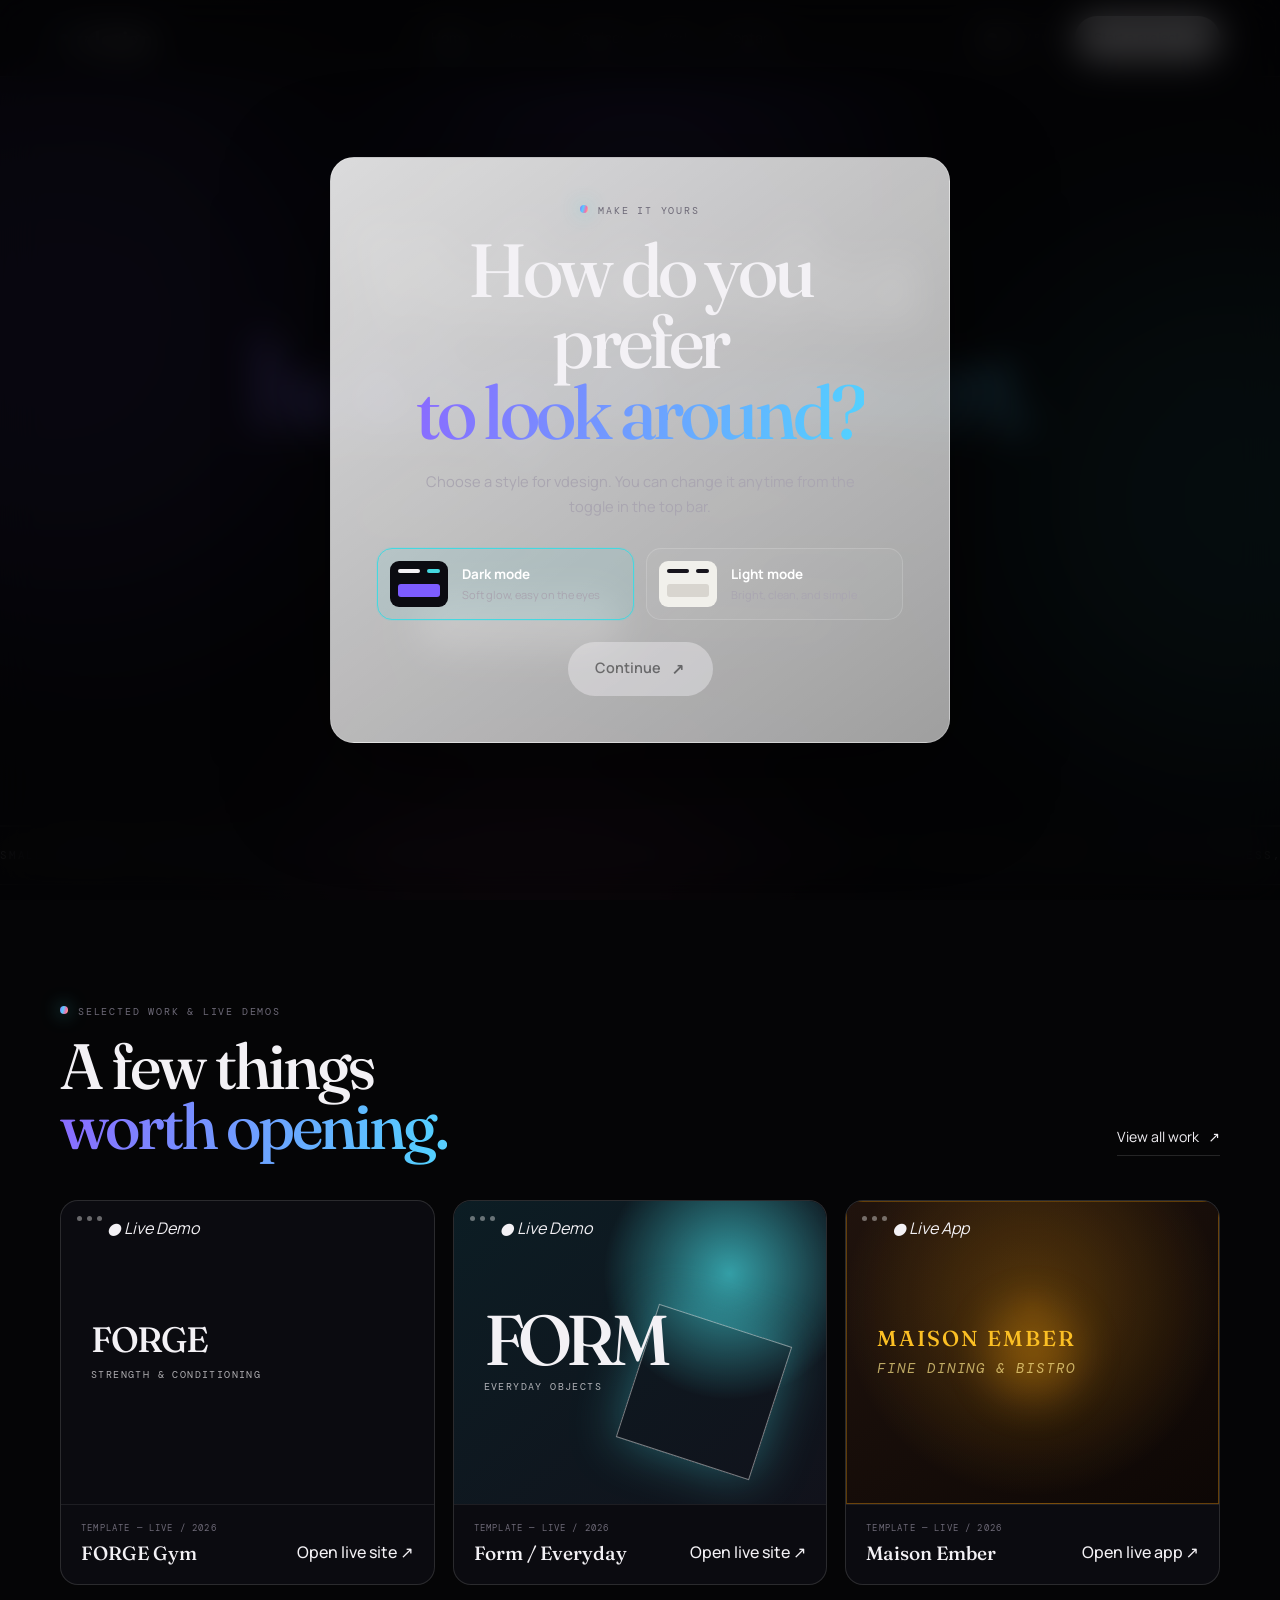
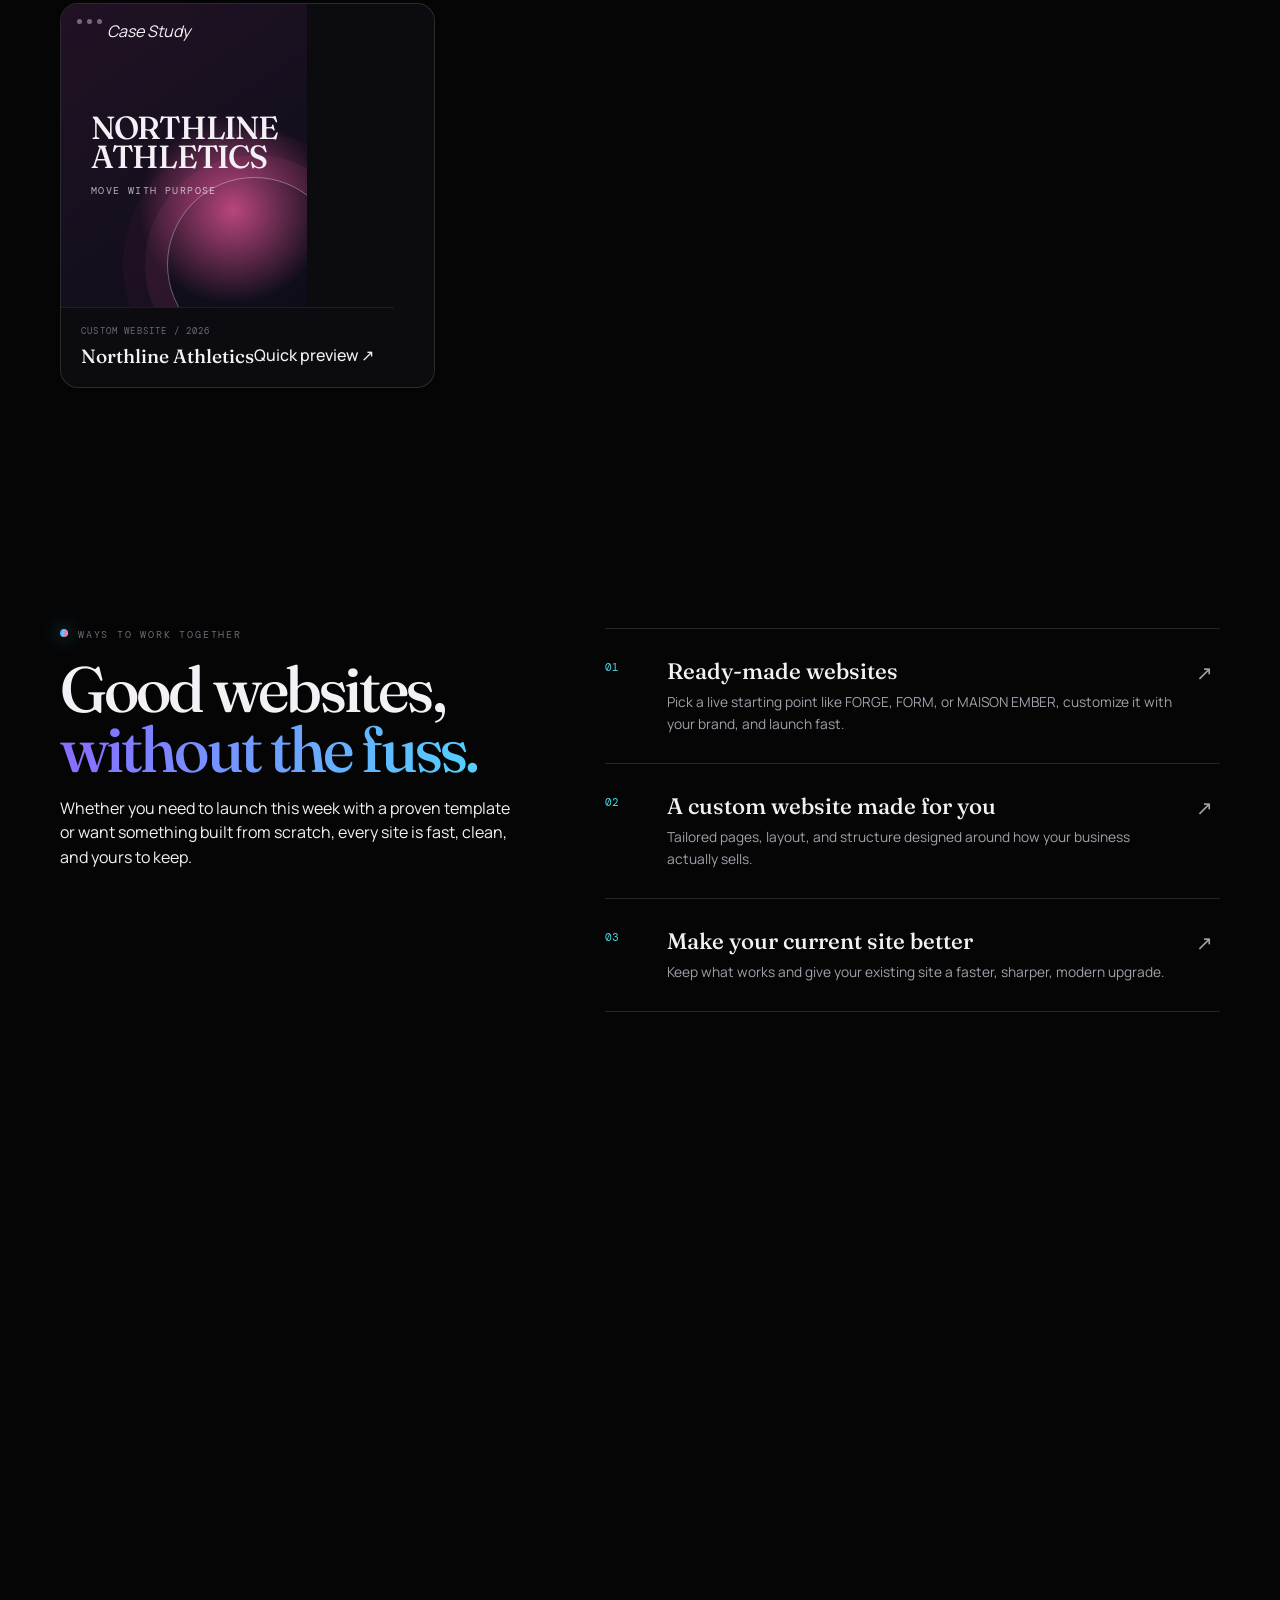
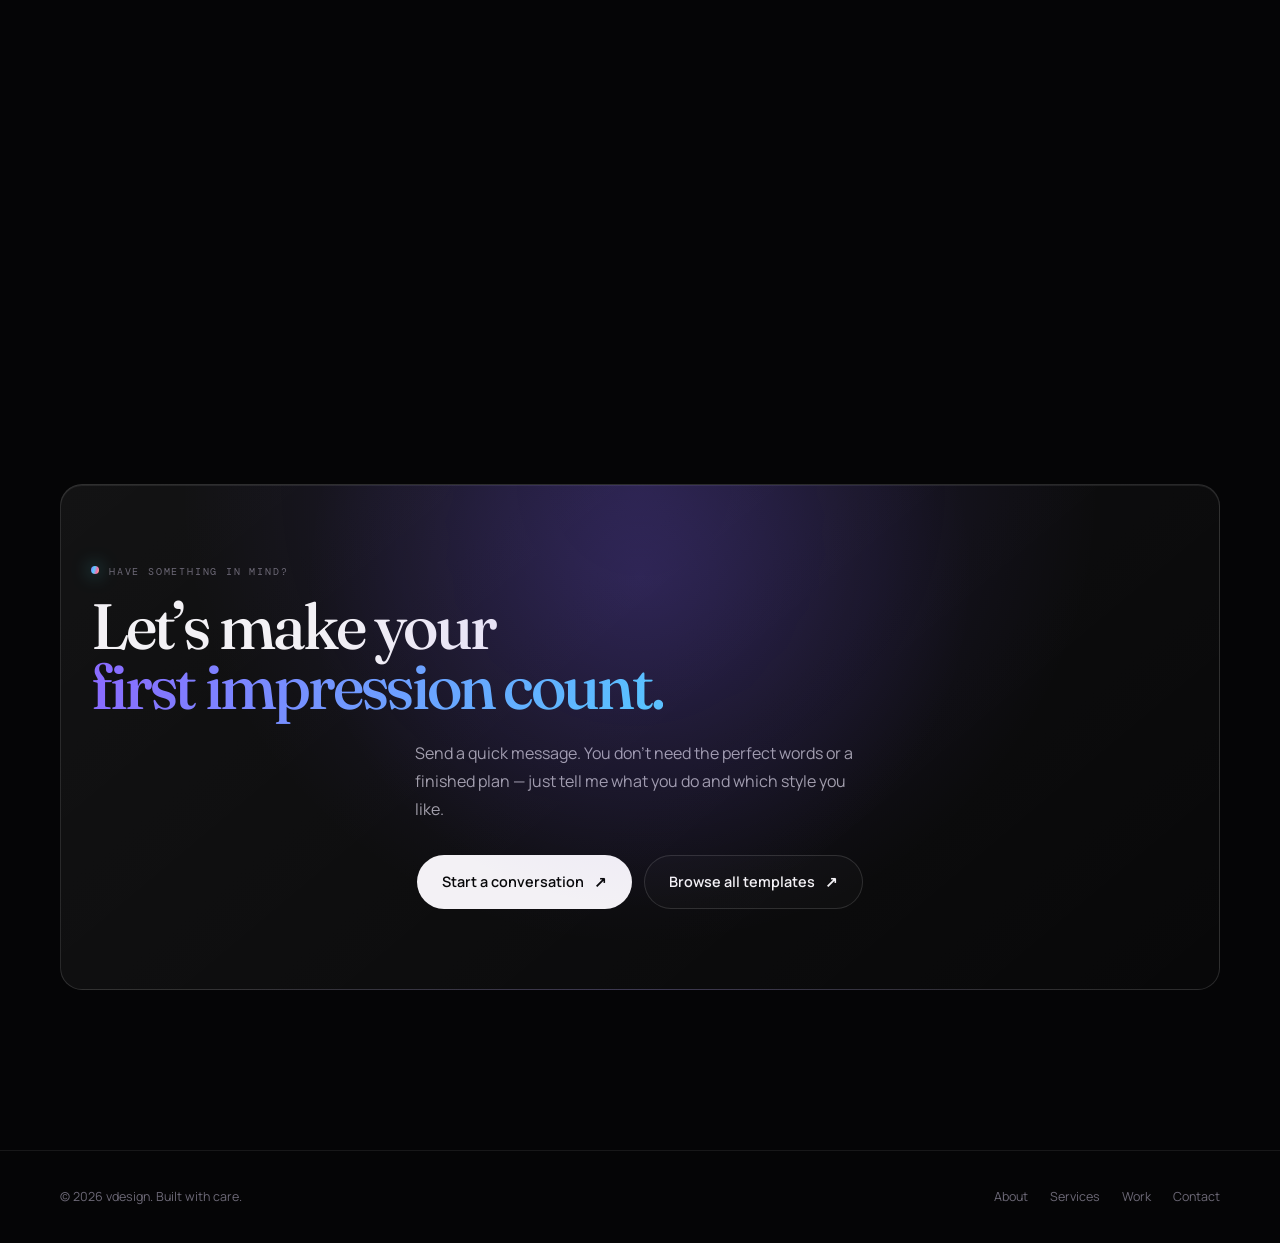
==== index.html @ 888db398 "Initial commit with portfolio and templates" ====
<!doctype html>
<html lang="en" data-theme="dark">
  <head>
    <meta charset="UTF-8" />
    <meta name="viewport" content="width=device-width, initial-scale=1.0" />
    <title>vdesign — Websites built with care</title>
    <meta
      name="description"
      content="Clear, good-looking websites for small businesses. Ready-made, custom, or redesigned and handed over properly."
    />
    <link rel="preconnect" href="https://fonts.googleapis.com" />
    <link rel="preconnect" href="https://fonts.gstatic.com" crossorigin />
    <link
      href="https://fonts.googleapis.com/css2?family=DM+Mono:wght@400;500&family=Fraunces:opsz,wght@9..144,400;9..144,500;9..144,600&family=Manrope:wght@400;500;600;700&display=swap"
      rel="stylesheet"
    />
    <link rel="icon" type="image/x-icon" href="assets/favicon.ico" />
    <link rel="icon" type="image/png" sizes="32x32" href="assets/favicon-32x32.png" />
    <link rel="icon" type="image/png" sizes="16x16" href="assets/favicon-16x16.png" />
    <link rel="apple-touch-icon" sizes="180x180" href="assets/apple-touch-icon.png" />
    <script>
      (function () {
        try {
          var savedTheme = localStorage.getItem("vdesign-theme");
          var theme = savedTheme === "light" || savedTheme === "dark" ? savedTheme : "dark";
          document.documentElement.dataset.theme = theme;
          document.documentElement.style.colorScheme = theme;
        } catch (error) {
          document.documentElement.dataset.theme = "dark";
        }
      })();
    </script>
    <link rel="stylesheet" href="css/style.css" />

    <style>
      /* Smooth Scrolling & Polish */
      html {
        scroll-behavior: smooth;
      }
      /* Maison Ember Restaurant Showcase Card */
      .project-card-amber {
        --card-glow: rgba(245, 158, 11, 0.3);
      }
      .art-ember {
        background: radial-gradient(circle at 50% 35%, rgba(245, 158, 11, 0.28) 0%, transparent 70%),
                    linear-gradient(145deg, #20130d 0%, #0d0705 100%);
        border: 1px solid rgba(245, 158, 11, 0.35);
        position: relative;
        overflow: hidden;
      }
      [data-theme="light"] .art-ember {
        background: radial-gradient(circle at 50% 35%, rgba(245, 158, 11, 0.2) 0%, transparent 70%),
                    linear-gradient(145deg, #fffbeb 0%, #fef3c7 100%);
        border-color: rgba(245, 158, 11, 0.45);
      }
      .art-ember b {
        color: #fbbf24;
        letter-spacing: 2px;
        font-size: 1.35rem;
      }
      [data-theme="light"] .art-ember b {
        color: #b45309;
      }
      .art-ember em {
        color: #fde68a;
        font-style: italic;
        font-size: 0.85rem;
      }
      [data-theme="light"] .art-ember em {
        color: #92400e;
      }
      .art-ember .art-ember-glow {
        position: absolute;
        width: 140px;
        height: 140px;
        border-radius: 50%;
        background: radial-gradient(circle, rgba(245, 158, 11, 0.4) 0%, transparent 70%);
        top: 50%;
        left: 50%;
        transform: translate(-50%, -50%);
        pointer-events: none;
        filter: blur(14px);
      }
    </style>
  </head>
  <body>
    <!-- Ambient Background Elements -->
    <div class="ambient" aria-hidden="true">
      <span class="orb orb-violet"></span>
      <span class="orb orb-cyan"></span>
      <span class="orb orb-pink"></span>
      <span class="ambient-mark mark-left">01 / 26 · vdesign</span>
      <span class="ambient-mark mark-right">HTML · CSS · JS</span>
      <span class="ambient-mark mark-bottom">BUILT ONCE · HANDED OVER PROPERLY</span>
    </div>

    <!-- Site Header -->
    <header class="site-header">
      <div class="container header-inner">
        <a class="brand" href="index.html" aria-label="vdesign home">
          <span class="brand-dot"></span>vdesign
        </a>
        <nav class="desktop-nav" aria-label="Main navigation">
          <a href="index.html" class="active" aria-current="page">Home</a>
          <a href="about.html">About</a>
          <a href="services.html">Services</a>
          <a href="work.html">Work</a>
          <a href="contact.html">Contact</a>
        </nav>
        <div class="header-actions">
          <button
            class="theme-toggle"
            type="button"
            data-theme-toggle
            aria-label="Switch theme"
            aria-pressed="false"
          >
            <span class="theme-toggle-track">
              <span class="theme-toggle-thumb"></span>
            </span>
            <span class="theme-toggle-label">Dark</span>
          </button>
          <a class="button button-light button-small" href="contact.html">
            Start a project <span>↗</span>
          </a>
          <button
            class="menu-toggle"
            type="button"
            aria-label="Open menu"
            aria-expanded="false"
          >
            <span></span><span></span><span></span>
          </button>
        </div>
      </div>
      <nav class="mobile-nav" aria-label="Mobile navigation">
        <a href="index.html" class="active" aria-current="page">Home</a>
        <a href="about.html">About</a>
        <a href="services.html">Services</a>
        <a href="work.html">Work</a>
        <a href="contact.html">Contact</a>
      </nav>
    </header>

    <main>
      <!-- Hero Section -->
      <section class="hero glow-surface">
        <div class="container hero-inner">
          <p class="eyebrow reveal">
            <span class="status-dot"></span>Available for projects · Independent web studio
          </p>
          <h1 class="hero-title reveal reveal-delay-1">
            Websites that<br /><span class="gradient-text">hold up &amp; convert.</span>
          </h1>
          <p class="hero-copy reveal reveal-delay-2">
            vdesign builds fast, sharp, easy-to-manage websites for small businesses — pick a ready-made live layout, commission a custom build, or refresh your current site.
          </p>
          <div class="hero-actions reveal reveal-delay-3">
            <a class="button button-light" href="#selected-work">
              Explore live demos <span>↘</span>
            </a>
            <a class="button button-ghost" href="contact.html">
              Tell me what you need <span>↗</span>
            </a>
          </div>
          <div class="hero-notes reveal reveal-delay-4">
            <span>✓ One-time payment</span>
            <span>✓ Full code handoff</span>
            <span>✓ Mobile &amp; SEO ready</span>
          </div>
        </div>
      </section>

      <!-- Promises Marquee -->
      <div class="marquee" aria-label="vdesign promises">
        <div class="marquee-track">
          <span>Small business, big presence</span><b>+</b>
          <span>Fast &amp; responsive layouts</span><b>+</b>
          <span>Built once, handed over properly</span><b>+</b>
          <span>Zero agency theatre</span><b>+</b>
          <span>Small business, big presence</span><b>+</b>
          <span>Fast &amp; responsive layouts</span><b>+</b>
          <span>Built once, handed over properly</span><b>+</b>
          <span>Zero agency theatre</span><b>+</b>
        </div>
      </div>

      <!-- Selected Work Preview -->
      <section id="selected-work" class="section section-work-preview">
        <div class="container">
          <div class="section-heading reveal">
            <div>
              <p class="eyebrow"><span class="status-dot"></span>Selected work &amp; live demos</p>
              <h2>A few things<br /><span class="gradient-text">worth opening.</span></h2>
            </div>
            <a class="text-link" href="work.html">View all work <span>↗</span></a>
          </div>

          <div class="project-grid project-grid-home">
            <!-- Card 1: FORGE (Live Link) -->
            <a class="project-card project-card-violet reveal" href="work/forge/index.html">
              <span class="project-window">
                <i></i><i></i><i></i>
                <em class="card-badge badge-live">● Live Demo</em>
              </span>
              <span class="project-art art-forge">
                <b>FORGE</b>
                <em>strength &amp; conditioning</em>
              </span>
              <span class="project-meta">
                <small>Template — Live / 2026</small>
                <strong>FORGE Gym <span class="action-hint">Open live site ↗</span></strong>
              </span>
            </a>

            <!-- Card 2: FORM / Everyday (Live Link) -->
            <a class="project-card project-card-cyan reveal reveal-delay-1" href="work/Form/form.html">
              <span class="project-window">
                <i></i><i></i><i></i>
                <em class="card-badge badge-live">● Live Demo</em>
              </span>
              <span class="project-art art-form">
                <b>FORM</b>
                <em>everyday objects</em>
                <span class="art-shape"></span>
              </span>
              <span class="project-meta">
                <small>Template — Live / 2026</small>
                <strong>Form / Everyday <span class="action-hint">Open live site ↗</span></strong>
              </span>
            </a>

            <!-- Card 3: MAISON EMBER (Restaurant Template - Live App) -->
            <a class="project-card project-card-amber reveal reveal-delay-2" href="https://maison-ember-menu.lovable.app" target="_blank" rel="noopener noreferrer">
              <span class="project-window">
                <i></i><i></i><i></i>
                <em class="card-badge badge-live">● Live App</em>
              </span>
              <span class="project-art art-ember">
                <b>MAISON EMBER</b>
                <em>fine dining &amp; bistro</em>
                <span class="art-ember-glow"></span>
              </span>
              <span class="project-meta">
                <small>Template — Live / 2026</small>
                <strong>Maison Ember <span class="action-hint">Open live app ↗</span></strong>
              </span>
            </a>

            <!-- Card 4: Northline Athletics (Interactive Preview Modal) -->
            <button
              class="project-card project-card-pink reveal reveal-delay-3"
              data-project-trigger
              data-title="Northline Athletics"
              data-type="Custom website"
              data-description="An energetic, mobile-first website for a performance studio that wanted more trial bookings and a clearer way to explain its training classes."
              type="button"
            >
              <span class="project-window">
                <i></i><i></i><i></i>
                <em class="card-badge">Case Study</em>
              </span>
              <span class="project-art art-northline">
                <b>NORTHLINE<br />ATHLETICS</b>
                <em>move with purpose</em>
                <span class="art-ring"></span>
              </span>
              <span class="project-meta">
                <small>Custom website / 2026</small>
                <strong>Northline Athletics <span class="action-hint">Quick preview ↗</span></strong>
              </span>
            </button>
          </div>
        </div>
      </section>

      <!-- Services / Offer Section -->
      <section class="section section-offer">
        <div class="container split-heading">
          <div class="section-intro reveal">
            <p class="eyebrow"><span class="status-dot"></span>Ways to work together</p>
            <h2>Good websites,<br /><span class="gradient-text">without the fuss.</span></h2>
            <p class="section-subcopy">
              Whether you need to launch this week with a proven template or want something built from scratch, every site is fast, clean, and yours to keep.
            </p>
          </div>
          <div class="offer-list">
            <a class="offer-row reveal" href="services.html#ready-made">
              <span class="offer-number">01</span>
              <span>
                <strong>Ready-made websites</strong>
                <small>Pick a live starting point like FORGE, FORM, or MAISON EMBER, customize it with your brand, and launch fast.</small>
              </span>
              <span class="row-arrow">↗</span>
            </a>
            <a class="offer-row reveal" href="services.html#custom">
              <span class="offer-number">02</span>
              <span>
                <strong>A custom website made for you</strong>
                <small>Tailored pages, layout, and structure designed around how your business actually sells.</small>
              </span>
              <span class="row-arrow">↗</span>
            </a>
            <a class="offer-row reveal" href="services.html#redesign">
              <span class="offer-number">03</span>
              <span>
                <strong>Make your current site better</strong>
                <small>Keep what works and give your existing site a faster, sharper, modern upgrade.</small>
              </span>
              <span class="row-arrow">↗</span>
            </a>
          </div>
        </div>
      </section>

      <!-- Simple Client Process Section -->
      <section class="section section-process">
        <div class="container">
          <div class="section-heading reveal">
            <div>
              <p class="eyebrow"><span class="status-dot"></span>How it works</p>
              <h2>From idea to live<br /><span class="gradient-text">in three clear steps.</span></h2>
            </div>
          </div>
          <div class="process-grid">
            <div class="process-card reveal">
              <span class="process-step">01 · Choose</span>
              <h3>Pick your direction</h3>
              <p>Select a ready-made template to customize or tell me about your business for a custom build.</p>
            </div>
            <div class="process-card reveal reveal-delay-1">
              <span class="process-step">02 · Build</span>
              <h3>Crafted &amp; refined</h3>
              <p>Your pages, visuals, and mobile experience are built cleanly with direct live preview links.</p>
            </div>
            <div class="process-card reveal reveal-delay-2">
              <span class="process-step">03 · Launch</span>
              <h3>Handed over properly</h3>
              <p>Go live with your domain. You get full ownership of the code with zero lock-in or hidden fees.</p>
            </div>
          </div>
        </div>
      </section>

      <!-- Call To Action -->
      <section class="section section-cta">
        <div class="container">
          <div class="cta-panel glow-surface reveal">
            <p class="eyebrow"><span class="status-dot"></span>Have something in mind?</p>
            <h2>Let’s make your<br /><span class="gradient-text">first impression count.</span></h2>
            <p>
              Send a quick message. You don’t need the perfect words or a finished plan — just tell me what you do and which style you like.
            </p>
            <div class="hero-actions">
              <a class="button button-light" href="contact.html">Start a conversation <span>↗</span></a>
              <a class="button button-ghost" href="work.html">Browse all templates <span>↗</span></a>
            </div>
          </div>
        </div>
      </section>
    </main>

    <!-- Footer -->
    <footer class="site-footer">
      <div class="container footer-inner">
        <span>© <span data-year>2026</span> vdesign. Built with care.</span>
        <div>
          <a href="about.html">About</a>
          <a href="services.html">Services</a>
          <a href="work.html">Work</a>
          <a href="contact.html">Contact</a>
        </div>
      </div>
    </footer>

    <!-- Project Preview Modal (Used for Case Studies like Northline) -->
    <div class="project-modal" aria-hidden="true">
      <div class="modal-backdrop" data-modal-close></div>
      <div class="modal-card" role="dialog" aria-modal="true" aria-labelledby="modal-title">
        <button class="modal-close" data-modal-close type="button" aria-label="Close project preview">
          ×
        </button>
        <p class="eyebrow">Project preview</p>
        <h2 id="modal-title"></h2>
        <p class="modal-type"></p>
        <p class="modal-description"></p>
        <a class="button button-light" href="contact.html">Ask about a similar site <span>↗</span></a>
      </div>
    </div>

    <!-- Theme Welcome Modal -->
    <div class="theme-welcome" data-theme-welcome aria-hidden="true">
      <div class="theme-welcome-backdrop"></div>
      <section class="theme-welcome-card" role="dialog" aria-modal="true" aria-labelledby="theme-welcome-title">
        <p class="eyebrow"><span class="status-dot"></span>Make it yours</p>
        <h2 id="theme-welcome-title">
          How do you prefer<br /><span class="gradient-text">to look around?</span>
        </h2>
        <p class="theme-welcome-copy">
          Choose a style for vdesign. You can change it anytime from the toggle in the top bar.
        </p>
        <div class="theme-options">
          <button class="theme-option" type="button" data-theme-choice="dark" aria-pressed="false">
            <span class="theme-preview theme-preview-dark"><i></i><b></b><em></em></span>
            <span><strong>Dark mode</strong><small>Soft glow, easy on the eyes</small></span>
          </button>
          <button class="theme-option" type="button" data-theme-choice="light" aria-pressed="false">
            <span class="theme-preview theme-preview-light"><i></i><b></b><em></em></span>
            <span><strong>Light mode</strong><small>Bright, clean, and simple</small></span>
          </button>
        </div>
        <button class="button button-light theme-continue" type="button" data-theme-continue disabled>
          Continue <span>↗</span>
        </button>
      </section>
    </div>

    <script src="js/script.js"></script>
  </body>
</html>
---- css/style.css ----
:root{--bg:#050506;--surface:rgba(17,17,22,.64);--surface-2:rgba(25,25,32,.72);--line:rgba(255,255,255,.13);--line-soft:rgba(255,255,255,.08);--text:#f3f1f5;--muted:#a3a0ab;--faint:#6d6977;--violet:#7c5cff;--cyan:#45d8e0;--pink:#ff5da8;--amber:#ffc861;--gradient:linear-gradient(105deg,#8b69ff 0%,#54cfff 38%,#f56ead 72%,#ffd17c 100%);--display:"Fraunces",Georgia,serif;--body:"Manrope",system-ui,sans-serif;--mono:"DM Mono",monospace;--max:1160px}
:root[data-theme="light"]{--bg:#f4f3ef;--surface:rgba(255,255,255,.76);--surface-2:rgba(255,255,255,.9);--line:rgba(24,22,31,.16);--line-soft:rgba(24,22,31,.1);--text:#17151d;--muted:#5f5b67;--faint:#77727e;--gradient:linear-gradient(105deg,#6845e7 0%,#089ca8 38%,#e83f8f 72%,#d88708 100%)}
*{box-sizing:border-box}html{scroll-behavior:smooth}body{margin:0;background:var(--bg);color:var(--text);font-family:var(--body);line-height:1.55;-webkit-font-smoothing:antialiased}body:before{content:"";position:fixed;inset:0;z-index:-2;pointer-events:none;background:radial-gradient(circle at 50% 22%,rgba(95,75,190,.12),transparent 31%),linear-gradient(120deg,#050506,#08080c 52%,#050506)}a{color:inherit;text-decoration:none}button,input,textarea{font:inherit}button{color:inherit}img{display:block;max-width:100%}::selection{background:var(--violet);color:#fff}.container{width:min(var(--max),calc(100% - 48px));margin:0 auto}.narrow{max-width:760px}.center{text-align:center}.section{padding:120px 0;position:relative}.section-muted{background:linear-gradient(180deg,transparent,rgba(20,20,30,.32),transparent)}
.ambient{position:fixed;inset:0;overflow:hidden;z-index:-1;pointer-events:none}.orb{position:absolute;border-radius:50%;filter:blur(105px);opacity:.2;will-change:transform}.orb-violet{width:550px;height:550px;background:var(--violet);left:-220px;top:6%;animation:drift-a 25s ease-in-out infinite alternate}.orb-cyan{width:500px;height:500px;background:var(--cyan);right:-220px;top:28%;animation:drift-b 32s ease-in-out infinite alternate}.orb-pink{width:420px;height:420px;background:var(--pink);left:26%;bottom:-220px;opacity:.12;animation:drift-c 28s ease-in-out infinite alternate}@keyframes drift-a{to{transform:translate(80px,45px)}}@keyframes drift-b{to{transform:translate(-55px,60px)}}@keyframes drift-c{to{transform:translate(55px,-65px)}}.ambient-mark{position:absolute;color:rgba(255,255,255,.16);font:10px var(--mono);letter-spacing:.2em;writing-mode:vertical-rl}.mark-left{left:11%;top:19%;transform:rotate(180deg)}.mark-right{right:10%;top:35%;transform:rotate(90deg)}.mark-bottom{bottom:10%;left:43%;writing-mode:initial}
.site-header{position:sticky;top:0;z-index:20;background:rgba(5,5,6,.7);border-bottom:1px solid var(--line-soft);backdrop-filter:blur(18px)}.header-inner{height:76px;display:flex;align-items:center;justify-content:space-between}.brand{font:600 1.28rem var(--display);display:flex;align-items:center;gap:9px}.brand-dot,.status-dot{display:inline-block;width:8px;height:8px;border-radius:50%;background:var(--gradient);box-shadow:0 0 18px rgba(69,216,224,.7)}.desktop-nav{display:flex;gap:32px;margin-left:80px;color:var(--muted);font-size:.88rem}.desktop-nav a{position:relative;transition:color .2s}.desktop-nav a:hover,.desktop-nav a.active{color:var(--text)}.desktop-nav a.active:after{content:"";position:absolute;left:0;right:0;bottom:-10px;height:1px;background:var(--cyan)}.header-actions{display:flex;align-items:center;gap:16px}.mobile-nav{display:none}.menu-toggle{display:none;background:none;border:0;padding:8px;cursor:pointer}.menu-toggle span{display:block;width:22px;height:1px;background:var(--text);margin:5px 0}
.button{display:inline-flex;align-items:center;justify-content:center;gap:10px;border:1px solid transparent;border-radius:999px;padding:14px 24px;font-size:.9rem;font-weight:600;transition:transform .2s,border-color .2s,background .2s,box-shadow .2s}.button:hover{transform:translateY(-2px)}.button span{font-size:1.08em}.button-light{background:var(--text);color:#08080a;box-shadow:0 0 0 rgba(255,255,255,0)}.button-light:hover{background:#fff;box-shadow:0 0 28px rgba(255,255,255,.16)}.button-ghost{border-color:var(--line);color:var(--text);background:rgba(255,255,255,.02)}.button-ghost:hover{border-color:rgba(69,216,224,.7);background:rgba(69,216,224,.05)}.button-small{padding:11px 18px;font-size:.78rem}
.glow-surface{position:relative;overflow:hidden}.glow-surface:before{content:"";position:absolute;inset:0;pointer-events:none;background:radial-gradient(520px circle at var(--mx,50%) var(--my,18%),rgba(124,92,255,.18),transparent 64%);transition:background .18s ease}.hero{min-height:690px;display:grid;place-items:center;border-bottom:1px solid var(--line-soft)}.hero-inner,.page-hero .container{position:relative;z-index:1}.hero-inner{text-align:center;padding:110px 0 85px}.eyebrow{margin:0 0 18px;color:var(--faint);font:10px var(--mono);letter-spacing:.18em;text-transform:uppercase}.eyebrow .status-dot{margin-right:10px;vertical-align:1px}.hero-title,.page-hero h1{margin:0;font:500 clamp(4rem,10vw,8.2rem)/.86 var(--display);letter-spacing:-.065em}.gradient-text{background:var(--gradient);background-size:260% auto;background-clip:text;-webkit-background-clip:text;color:transparent;animation:gradient-shift 8s ease-in-out infinite}@keyframes gradient-shift{0%,100%{background-position:0% 50%}50%{background-position:100% 50%}}.hero-copy{max-width:560px;margin:34px auto 0;color:var(--muted);font-size:1.05rem;line-height:1.8}.hero-actions{display:flex;gap:12px;justify-content:center;flex-wrap:wrap;margin-top:32px}.hero-notes{display:flex;justify-content:center;gap:26px;flex-wrap:wrap;margin-top:78px;color:var(--faint);font:10px var(--mono);letter-spacing:.16em;text-transform:uppercase}.hero-notes span:before{content:"";display:inline-block;width:5px;height:5px;border-radius:50%;background:var(--pink);margin:0 8px 1px 0}
.marquee{overflow:hidden;border-top:1px solid var(--line-soft);border-bottom:1px solid var(--line-soft);white-space:nowrap;color:rgba(255,255,255,.45);font:11px var(--mono);letter-spacing:.16em;text-transform:uppercase}.marquee-track{display:inline-flex;align-items:center;gap:24px;min-width:max-content;padding:18px 0;animation:marquee 28s linear infinite}.marquee b{color:var(--cyan);font-size:16px}@keyframes marquee{to{transform:translateX(-50%)}}
.split-heading{display:grid;grid-template-columns:.85fr 1.15fr;gap:90px;align-items:start}.section-intro h2,.section-heading h2,.cta-panel h2{font:500 clamp(2.7rem,5vw,5rem)/.94 var(--display);letter-spacing:-.045em;margin:0}.offer-list{border-top:1px solid var(--line)}.offer-row{display:grid;grid-template-columns:42px 1fr 24px;align-items:start;gap:20px;padding:28px 0;border-bottom:1px solid var(--line);transition:padding .25s,background .25s}.offer-row:hover{padding-left:12px;padding-right:12px;background:rgba(255,255,255,.025)}.offer-number{color:var(--cyan);font:11px var(--mono);padding-top:3px}.offer-row strong{display:block;font:500 1.4rem var(--display)}.offer-row small{display:block;color:var(--muted);font-size:.86rem;line-height:1.6;margin-top:6px}.row-arrow{color:var(--muted);font-size:20px}
.section-heading{display:flex;align-items:end;justify-content:space-between;gap:30px;margin-bottom:44px}.text-link{display:inline-flex;align-items:center;gap:9px;color:var(--text);font-size:.88rem;border-bottom:1px solid var(--line);padding-bottom:7px}.text-link:hover{color:var(--cyan);border-color:var(--cyan)}.project-grid{display:grid;grid-template-columns:repeat(3,1fr);gap:18px}.project-card{position:relative;display:flex;flex-direction:column;min-height:385px;padding:0;border:1px solid var(--line);border-radius:18px;overflow:hidden;background:var(--surface);text-align:left;cursor:pointer;transition:transform .3s,border-color .3s,box-shadow .3s}.project-card:hover{transform:translateY(-7px);border-color:rgba(255,255,255,.28);box-shadow:0 20px 60px rgba(0,0,0,.28)}.project-window{position:absolute;z-index:2;top:15px;left:16px;display:flex;gap:5px}.project-window i{width:5px;height:5px;border-radius:50%;background:rgba(255,255,255,.38)}.project-art{position:relative;display:flex;flex:1;flex-direction:column;justify-content:center;overflow:hidden;padding:30px}.project-art b{position:relative;z-index:1;font:500 2.2rem/.9 var(--display);letter-spacing:-.04em}.project-art em{position:relative;z-index:1;margin-top:12px;font:10px var(--mono);font-style:normal;letter-spacing:.14em;text-transform:uppercase;opacity:.7}.art-lumen{background:radial-gradient(circle at 26% 26%,rgba(126,91,255,.8),transparent 37%),linear-gradient(140deg,#12112a,#071015 70%)}.art-form{background:radial-gradient(circle at 74% 24%,rgba(69,216,224,.7),transparent 35%),linear-gradient(140deg,#0c1d24,#11121b)}.art-form b{font:500 4.4rem/.8 var(--display);letter-spacing:-.08em}.art-shape{position:absolute;width:140px;height:140px;right:14%;bottom:14%;border:1px solid rgba(255,255,255,.45);transform:rotate(18deg);box-shadow:0 0 50px rgba(69,216,224,.4)}.art-northline{background:radial-gradient(circle at 70% 68%,rgba(255,93,168,.7),transparent 35%),linear-gradient(145deg,#211224,#0d0d19)}.art-northline b{font:500 2rem/.9 var(--display)}.art-ring{position:absolute;width:175px;height:175px;border:1px solid rgba(255,255,255,.35);border-radius:50%;right:-35px;bottom:-45px;box-shadow:0 0 0 22px rgba(255,93,168,.08),0 0 0 44px rgba(255,93,168,.04)}.art-grain{background:radial-gradient(circle at 65% 25%,rgba(255,200,97,.8),transparent 34%),linear-gradient(145deg,#2b1a11,#0e1015)}.art-grain b{font-size:2.5rem}.art-sun{position:absolute;width:110px;height:110px;border-radius:50%;right:15%;bottom:16%;background:rgba(255,200,97,.3);filter:blur(2px);box-shadow:0 0 65px rgba(255,200,97,.4)}.project-meta{display:block;padding:17px 20px 19px;border-top:1px solid var(--line-soft)}.project-meta small{display:block;color:var(--faint);font:9px var(--mono);letter-spacing:.13em;text-transform:uppercase}.project-meta strong{display:flex;justify-content:space-between;margin-top:7px;font:500 1.2rem var(--display)}.project-meta strong span{font-family:var(--body);font-size:1rem}.project-grid-large{grid-template-columns:repeat(2,1fr)}.project-grid-large .project-card{min-height:430px}.project-grid-large .project-card:nth-child(3){grid-column:1}.filter-bar{display:flex;gap:8px;flex-wrap:wrap;margin-bottom:30px}.filter-button{border:1px solid var(--line);border-radius:999px;background:rgba(255,255,255,.02);padding:9px 15px;color:var(--muted);font:10px var(--mono);cursor:pointer;transition:.2s}.filter-button:hover,.filter-button.is-active{color:var(--text);border-color:var(--cyan);background:rgba(69,216,224,.06)}
.page-hero{min-height:510px;display:grid;place-items:center;border-bottom:1px solid var(--line-soft);padding:100px 0 80px}.page-hero .lead{max-width:600px;margin:30px auto 0;color:var(--muted);font-size:1.02rem;line-height:1.8}.about-grid{align-items:center}.copy-stack{display:grid;gap:20px;color:var(--muted);font-size:1rem}.number-grid{display:grid;grid-template-columns:repeat(3,1fr);gap:18px;margin-top:46px}.glass-card{padding:28px;border:1px solid var(--line);background:linear-gradient(145deg,rgba(255,255,255,.06),rgba(255,255,255,.015));border-radius:16px;backdrop-filter:blur(14px)}.glass-card>span{color:var(--cyan);font:11px var(--mono)}.glass-card h3{font:500 1.35rem var(--display);margin:28px 0 9px}.glass-card p,.service-copy p{color:var(--muted);font-size:.9rem;line-height:1.75}.service-list .container{display:grid;gap:16px}.service-card{display:grid;grid-template-columns:54px 1fr 1fr;gap:30px;align-items:start;padding:34px;border:1px solid var(--line);border-radius:18px;background:linear-gradient(120deg,rgba(255,255,255,.05),rgba(255,255,255,.012));transition:transform .25s,border-color .25s}.service-card:hover{transform:translateY(-4px);border-color:rgba(124,92,255,.55)}.service-index{color:var(--cyan);font:11px var(--mono)}.service-card h2{font:500 clamp(1.7rem,3vw,2.65rem)/1 var(--display);letter-spacing:-.035em;margin:0}.service-copy{color:var(--muted)}.service-copy p+p{margin-top:12px}.service-copy .text-link{margin-top:25px}.cta-panel{border:1px solid var(--line);border-radius:22px;padding:80px 30px;background:radial-gradient(circle at 50% 0%,rgba(124,92,255,.17),transparent 60%),linear-gradient(140deg,rgba(255,255,255,.06),rgba(255,255,255,.015));box-shadow:inset 0 1px rgba(255,255,255,.08)}.cta-panel>p:not(.eyebrow){max-width:450px;margin:23px auto 28px;color:var(--muted);line-height:1.75}
.contact-layout{display:grid;grid-template-columns:1.1fr .9fr;gap:22px;max-width:960px}.contact-form{display:flex;flex-direction:column;gap:10px}.contact-form label{margin-top:7px;color:var(--muted);font-size:.82rem}.contact-form input,.contact-form textarea{width:100%;border:1px solid var(--line);border-radius:10px;background:rgba(0,0,0,.2);color:var(--text);padding:13px 14px;outline:none;resize:vertical}.contact-form input:focus,.contact-form textarea:focus{border-color:var(--cyan);box-shadow:0 0 0 3px rgba(69,216,224,.1)}.contact-form .button{align-self:flex-start;margin-top:12px}.form-note,.small-note{color:var(--faint);font-size:.77rem;line-height:1.6}.contact-side{display:flex;flex-direction:column;gap:13px}.contact-card{display:grid;grid-template-columns:35px 1fr 20px;gap:13px;align-items:center;padding:19px;border:1px solid var(--line);border-radius:15px;background:rgba(255,255,255,.025);transition:.25s}.contact-card:hover{transform:translateX(5px);border-color:var(--cyan);background:rgba(69,216,224,.05)}.contact-card-whatsapp:hover{border-color:#65e09b;background:rgba(50,190,110,.06)}.contact-icon{font-size:20px}.contact-card small,.contact-card strong{display:block}.contact-card small{color:var(--faint);font:10px var(--mono);text-transform:uppercase;letter-spacing:.12em}.contact-card strong{margin-top:4px;font-size:.85rem;word-break:break-word}.contact-card>b{color:var(--muted)}.small-note{margin-top:8px}
.site-footer{border-top:1px solid var(--line-soft);padding:36px 0;margin-top:40px;color:var(--faint);font-size:.78rem}.footer-inner{display:flex;justify-content:space-between;gap:20px;flex-wrap:wrap}.footer-inner div{display:flex;gap:22px}.footer-inner a:hover{color:var(--text)}.project-modal{position:fixed;inset:0;z-index:100;display:grid;place-items:center;padding:20px;opacity:0;pointer-events:none;transition:opacity .25s}.project-modal.is-open{opacity:1;pointer-events:auto}.modal-backdrop{position:absolute;inset:0;background:rgba(0,0,0,.72);backdrop-filter:blur(10px)}.modal-card{position:relative;width:min(500px,100%);padding:34px;border:1px solid rgba(255,255,255,.2);border-radius:20px;background:linear-gradient(145deg,rgba(28,27,38,.97),rgba(8,8,12,.98));box-shadow:0 30px 100px rgba(0,0,0,.55)}.modal-card h2{font:500 2.8rem/1 var(--display);margin:0}.modal-type{color:var(--cyan);font:10px var(--mono);letter-spacing:.15em;text-transform:uppercase;margin:14px 0}.modal-description{color:var(--muted);line-height:1.75;margin:0 0 25px}.modal-close{position:absolute;right:18px;top:13px;border:0;background:none;color:var(--muted);font-size:28px;cursor:pointer}
.reveal{opacity:0;transform:translateY(18px);transition:opacity .75s ease,transform .75s ease}.reveal.is-visible{opacity:1;transform:none}.reveal-delay-1{transition-delay:.1s}.reveal-delay-2{transition-delay:.2s}.reveal-delay-3{transition-delay:.3s}.reveal-delay-4{transition-delay:.4s}
@media(max-width:850px){.desktop-nav{margin-left:0;gap:19px}.header-actions .button{display:none}.split-heading,.contact-layout{grid-template-columns:1fr;gap:46px}.service-card{grid-template-columns:42px 1fr}.service-card .service-copy{grid-column:2}.number-grid{grid-template-columns:1fr 1fr}.project-grid{grid-template-columns:1fr 1fr}.project-grid-home .project-card:last-child{display:none}}
@media(max-width:640px){.container{width:min(var(--max),calc(100% - 32px))}.section{padding:78px 0}.desktop-nav{display:none}.menu-toggle{display:block}.mobile-nav{border-top:1px solid var(--line-soft);padding:8px 16px 18px;background:rgba(5,5,6,.94)}.mobile-nav.is-open{display:flex}.mobile-nav a{padding:13px 0;border-bottom:1px solid var(--line-soft);color:var(--muted)}.hero{min-height:640px}.hero-inner{padding:85px 0 60px}.hero-title,.page-hero h1{font-size:clamp(3.5rem,17vw,5rem)}.hero-copy{font-size:.93rem}.hero-notes{gap:12px;line-height:1.6;margin-top:54px}.ambient-mark{font-size:8px}.mark-left{left:4%}.mark-right{right:2%}.mark-bottom{left:20%;bottom:6%}.section-intro h2,.section-heading h2,.cta-panel h2{font-size:3rem}.section-heading{display:block}.section-heading .text-link{margin-top:25px}.offer-row{grid-template-columns:30px 1fr 20px;gap:10px}.offer-row strong{font-size:1.2rem}.project-grid,.project-grid-large,.number-grid{grid-template-columns:1fr}.project-grid-home .project-card:last-child{display:flex}.project-grid-large .project-card:nth-child(3){grid-column:auto}.project-card,.project-grid-large .project-card{min-height:380px}.service-card{grid-template-columns:1fr;gap:16px;padding:25px}.service-card .service-copy{grid-column:auto}.service-card h2{font-size:2rem}.page-hero{min-height:470px;padding:75px 0 60px}.footer-inner{display:block}.footer-inner div{margin-top:18px;gap:14px;flex-wrap:wrap}.cta-panel{padding:58px 22px}}
@media(prefers-reduced-motion:reduce){*,*:before,*:after{animation:none!important;transition:none!important;scroll-behavior:auto!important}.reveal{opacity:1;transform:none}}

/* Theme choice and light mode */
body.theme-lock{overflow:hidden}
.theme-toggle{display:inline-flex;align-items:center;gap:8px;border:1px solid var(--line);border-radius:999px;background:transparent;color:var(--muted);padding:6px 10px 6px 7px;font:10px var(--mono);letter-spacing:.08em;text-transform:uppercase;cursor:pointer;transition:border-color .2s,color .2s,background .2s}
.theme-toggle:hover{border-color:var(--cyan);color:var(--text);background:rgba(69,216,224,.06)}
.theme-toggle-track{position:relative;width:29px;height:16px;border-radius:999px;background:rgba(255,255,255,.14);transition:background .25s}
.theme-toggle-thumb{position:absolute;top:3px;left:3px;width:10px;height:10px;border-radius:50%;background:var(--text);transition:transform .25s,background .25s}
:root[data-theme="light"] .theme-toggle-track{background:#17151d}
:root[data-theme="light"] .theme-toggle-thumb{transform:translateX(13px);background:#fff}
.theme-welcome{position:fixed;inset:0;z-index:110;display:grid;place-items:center;padding:20px;opacity:0;pointer-events:none;transition:opacity .3s ease}
.theme-welcome.is-open{opacity:1;pointer-events:auto}
.theme-welcome-backdrop{position:absolute;inset:0;background:rgba(3,3,5,.78);backdrop-filter:blur(18px)}
.theme-welcome-card{position:relative;width:min(620px,100%);padding:46px;border:1px solid rgba(255,255,255,.2);border-radius:24px;background:linear-gradient(145deg,rgba(28,27,38,.98),rgba(8,8,12,.99));box-shadow:0 30px 100px rgba(0,0,0,.55);text-align:center}
.theme-welcome-card h2{margin:0;font:500 clamp(2.7rem,6vw,4.7rem)/.94 var(--display);letter-spacing:-.05em}
.theme-welcome-copy{max-width:460px;margin:22px auto 28px;color:#aaa6b1;font-size:.92rem;line-height:1.7}
.theme-options{display:grid;grid-template-columns:1fr 1fr;gap:12px;text-align:left}
.theme-option{display:flex;align-items:center;gap:14px;border:1px solid rgba(255,255,255,.16);border-radius:15px;background:rgba(255,255,255,.04);color:#fff;padding:12px;cursor:pointer;text-align:left;transition:border-color .2s,background .2s,transform .2s}
.theme-option:hover{transform:translateY(-2px);border-color:rgba(69,216,224,.75)}
.theme-option.is-selected{border-color:var(--cyan);background:rgba(69,216,224,.09);box-shadow:0 0 0 1px rgba(69,216,224,.15)}
.theme-option strong,.theme-option small{display:block}
.theme-option strong{font-size:.84rem}
.theme-option small{margin-top:4px;color:#aaa6b1;font-size:.69rem;line-height:1.35}
.theme-preview{position:relative;display:block;flex:0 0 58px;height:46px;border-radius:9px;overflow:hidden}
.theme-preview i,.theme-preview b,.theme-preview em{position:absolute;display:block}
.theme-preview i{left:8px;top:8px;width:22px;height:4px;border-radius:3px}
.theme-preview b{left:8px;right:8px;bottom:10px;height:13px;border-radius:3px}
.theme-preview em{right:8px;top:8px;width:13px;height:4px;border-radius:3px}
.theme-preview-dark{background:#0b0b11}.theme-preview-dark i{background:#f3f1f5}.theme-preview-dark b{background:#7c5cff}.theme-preview-dark em{background:#45d8e0}
.theme-preview-light{background:#f1f0eb}.theme-preview-light i{background:#17151d}.theme-preview-light b{background:#d8d5cf}.theme-preview-light em{background:#17151d}
.theme-continue{margin-top:22px;min-width:145px}
.theme-continue:disabled{opacity:.42;cursor:not-allowed;transform:none}
:root[data-theme="light"] body:before{background:radial-gradient(circle at 50% 22%,rgba(128,101,231,.13),transparent 31%),linear-gradient(120deg,#f4f3ef,#eeece8 52%,#f4f3ef)}
:root[data-theme="light"] .site-header{background:rgba(244,243,239,.82)}
:root[data-theme="light"] .ambient-mark{color:rgba(24,22,31,.22)}
:root[data-theme="light"] .mobile-nav{background:rgba(244,243,239,.97)}
:root[data-theme="light"] .button-light{background:#09090b;color:#fff;box-shadow:0 8px 24px rgba(9,9,11,.12)}
:root[data-theme="light"] .button-light:hover{background:#25232b;box-shadow:0 10px 28px rgba(9,9,11,.2)}
:root[data-theme="light"] .button-ghost{background:rgba(255,255,255,.4)}
:root[data-theme="light"] .marquee{color:rgba(24,22,31,.52)}
:root[data-theme="light"] .project-card{background:rgba(255,255,255,.78);box-shadow:0 12px 35px rgba(30,27,39,.06)}
:root[data-theme="light"] .project-art{color:#fff}
:root[data-theme="light"] .glass-card,.theme-welcome-card{background:linear-gradient(145deg,rgba(255,255,255,.86),rgba(255,255,255,.62))}
:root[data-theme="light"] .service-card{background:linear-gradient(120deg,rgba(255,255,255,.8),rgba(255,255,255,.56))}
:root[data-theme="light"] .cta-panel{background:radial-gradient(circle at 50% 0%,rgba(124,92,255,.14),transparent 60%),linear-gradient(140deg,rgba(255,255,255,.85),rgba(255,255,255,.54));box-shadow:inset 0 1px rgba(255,255,255,.9),0 14px 45px rgba(30,27,39,.06)}
:root[data-theme="light"] .contact-form input,:root[data-theme="light"] .contact-form textarea{background:rgba(255,255,255,.7)}
:root[data-theme="light"] .contact-card{background:rgba(255,255,255,.6)}
:root[data-theme="light"] .filter-button{background:rgba(255,255,255,.5)}
:root[data-theme="light"] .modal-card{border-color:var(--line);background:linear-gradient(145deg,rgba(255,255,255,.98),rgba(242,241,237,.98));box-shadow:0 30px 100px rgba(30,27,39,.24)}
:root[data-theme="light"] .theme-welcome-backdrop{background:rgba(238,236,232,.82)}
:root[data-theme="light"] .theme-welcome-card{border-color:var(--line);box-shadow:0 30px 100px rgba(30,27,39,.25);color:var(--text)}
:root[data-theme="light"] .theme-welcome-copy{color:var(--muted)}
:root[data-theme="light"] .theme-option{border-color:var(--line);background:rgba(255,255,255,.55);color:var(--text)}
:root[data-theme="light"] .theme-option small{color:var(--muted)}
@media(max-width:640px){.theme-toggle{padding:6px}.theme-toggle-label{display:none}.theme-welcome-card{padding:32px 20px}.theme-options{grid-template-columns:1fr}.theme-option{padding:11px}}
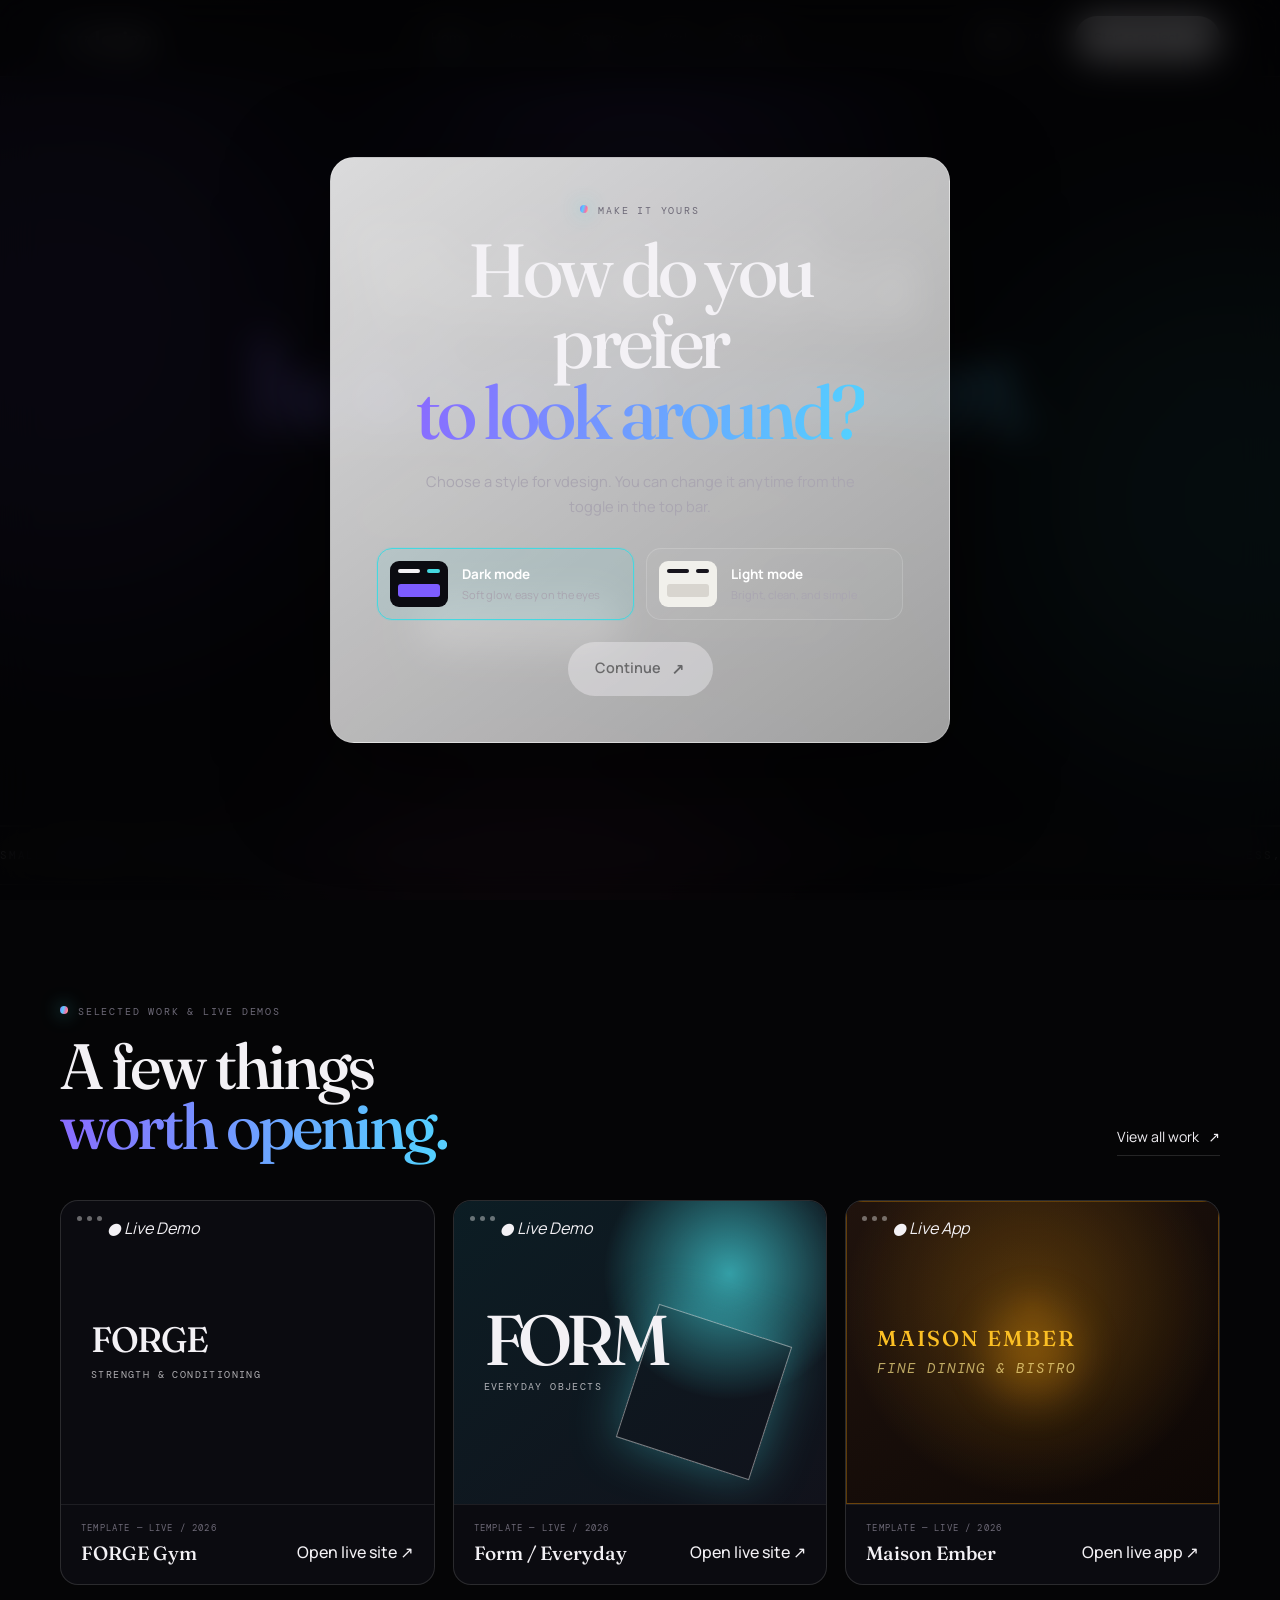
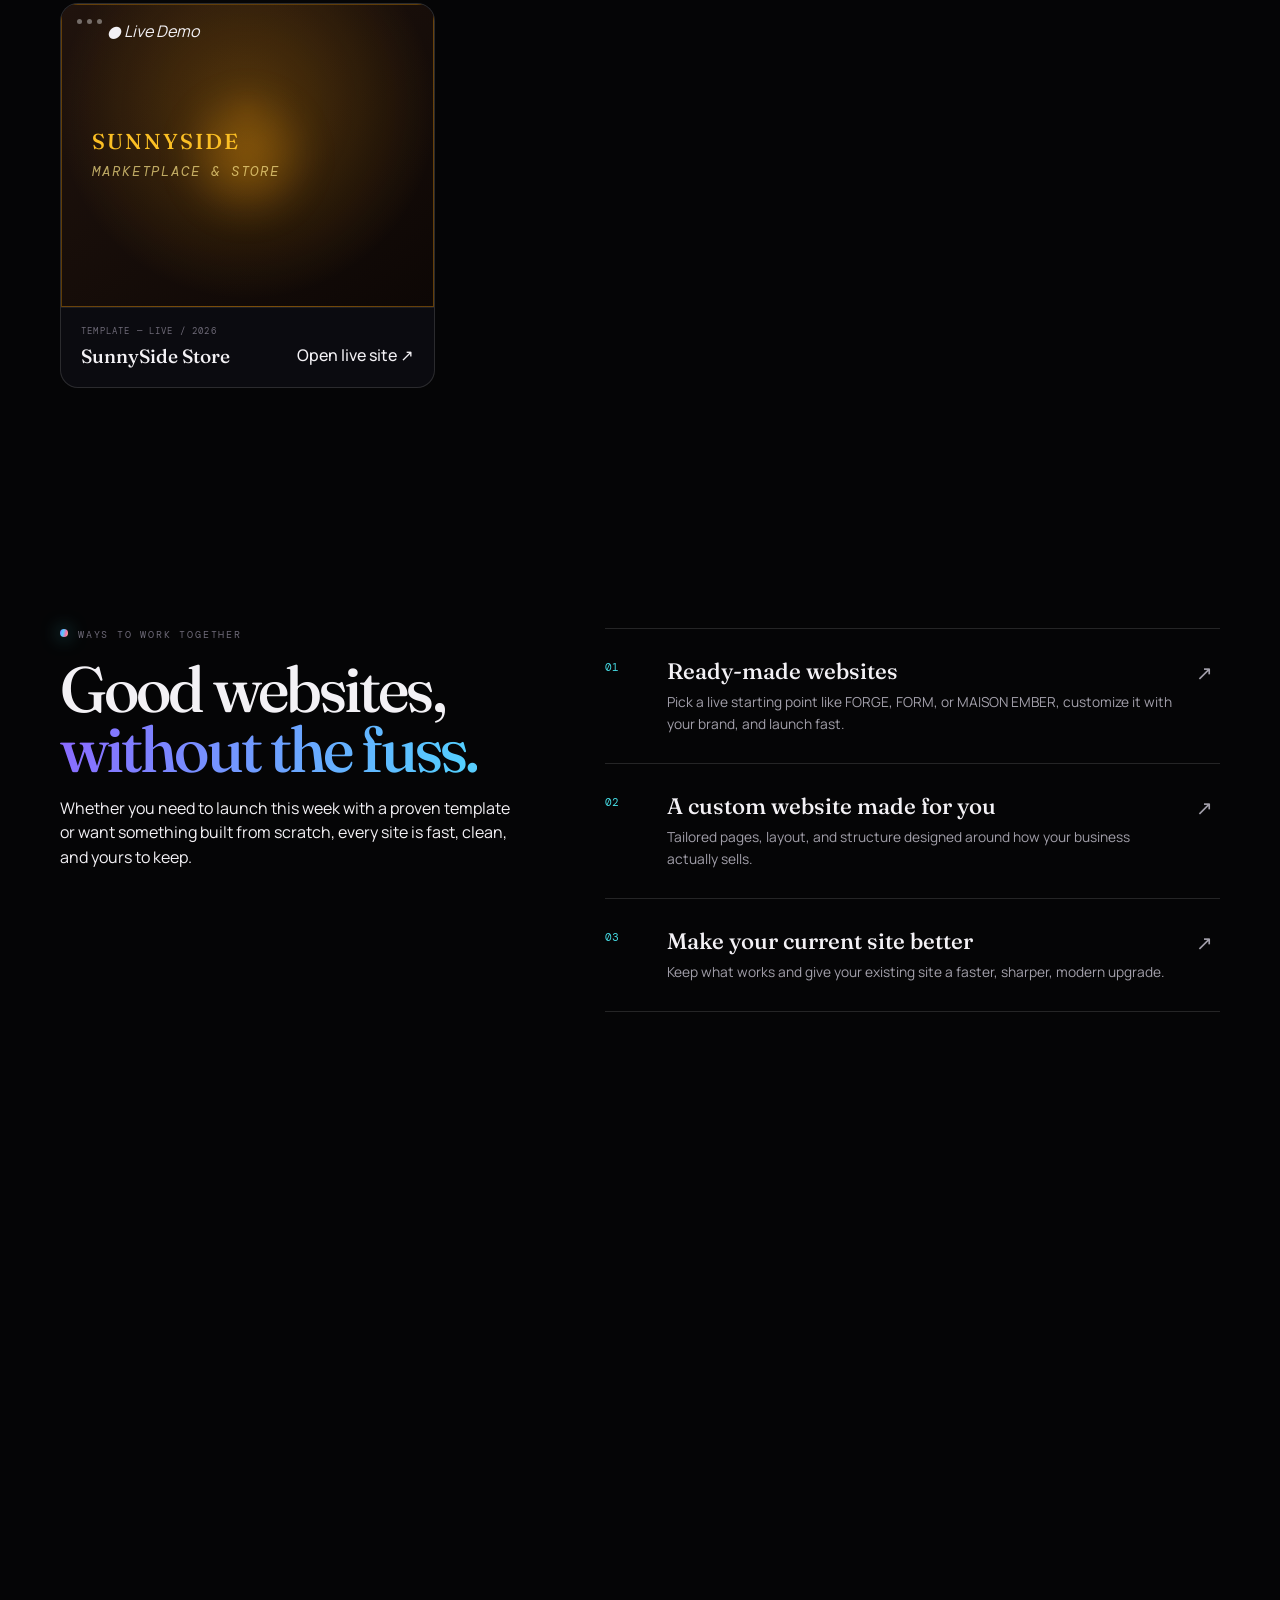
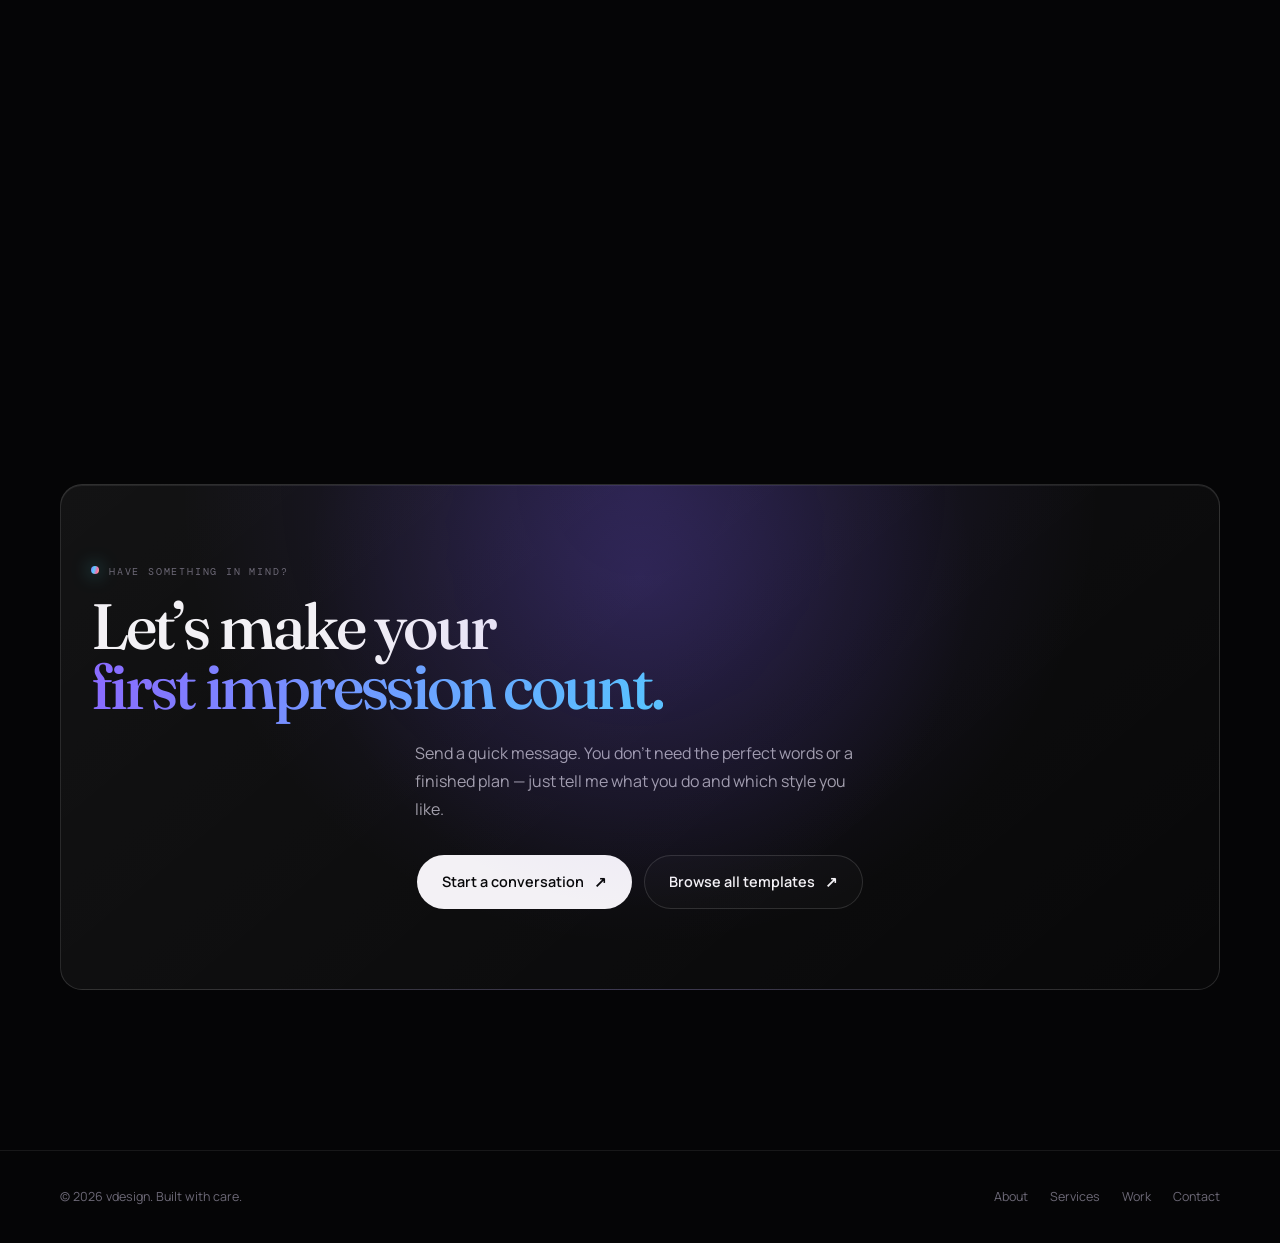
==== commit d95baaf9: "Add ecommerce template and update project links" ====
--- a/index.html
+++ b/index.html
@@ -247,29 +247,22 @@
               </span>
             </a>
 
-            <!-- Card 4: Northline Athletics (Interactive Preview Modal) -->
-            <button
-              class="project-card project-card-pink reveal reveal-delay-3"
-              data-project-trigger
-              data-title="Northline Athletics"
-              data-type="Custom website"
-              data-description="An energetic, mobile-first website for a performance studio that wanted more trial bookings and a clearer way to explain its training classes."
-              type="button"
-            >
+            <!-- Card 4: SunnySide Shopping Store (Live Link) -->
+            <a class="project-card project-card-amber reveal reveal-delay-3" href="work/ecommerce-template/index.html">
               <span class="project-window">
                 <i></i><i></i><i></i>
-                <em class="card-badge">Case Study</em>
-              </span>
-              <span class="project-art art-northline">
-                <b>NORTHLINE<br />ATHLETICS</b>
-                <em>move with purpose</em>
-                <span class="art-ring"></span>
+                <em class="card-badge badge-live">● Live Demo</em>
+              </span>
+              <span class="project-art art-ember">
+                <b>SUNNYSIDE</b>
+                <em>marketplace &amp; store</em>
+                <span class="art-ember-glow"></span>
               </span>
               <span class="project-meta">
-                <small>Custom website / 2026</small>
-                <strong>Northline Athletics <span class="action-hint">Quick preview ↗</span></strong>
-              </span>
-            </button>
+                <small>Template — Live / 2026</small>
+                <strong>SunnySide Store <span class="action-hint">Open live site ↗</span></strong>
+              </span>
+            </a>
           </div>
         </div>
       </section>
